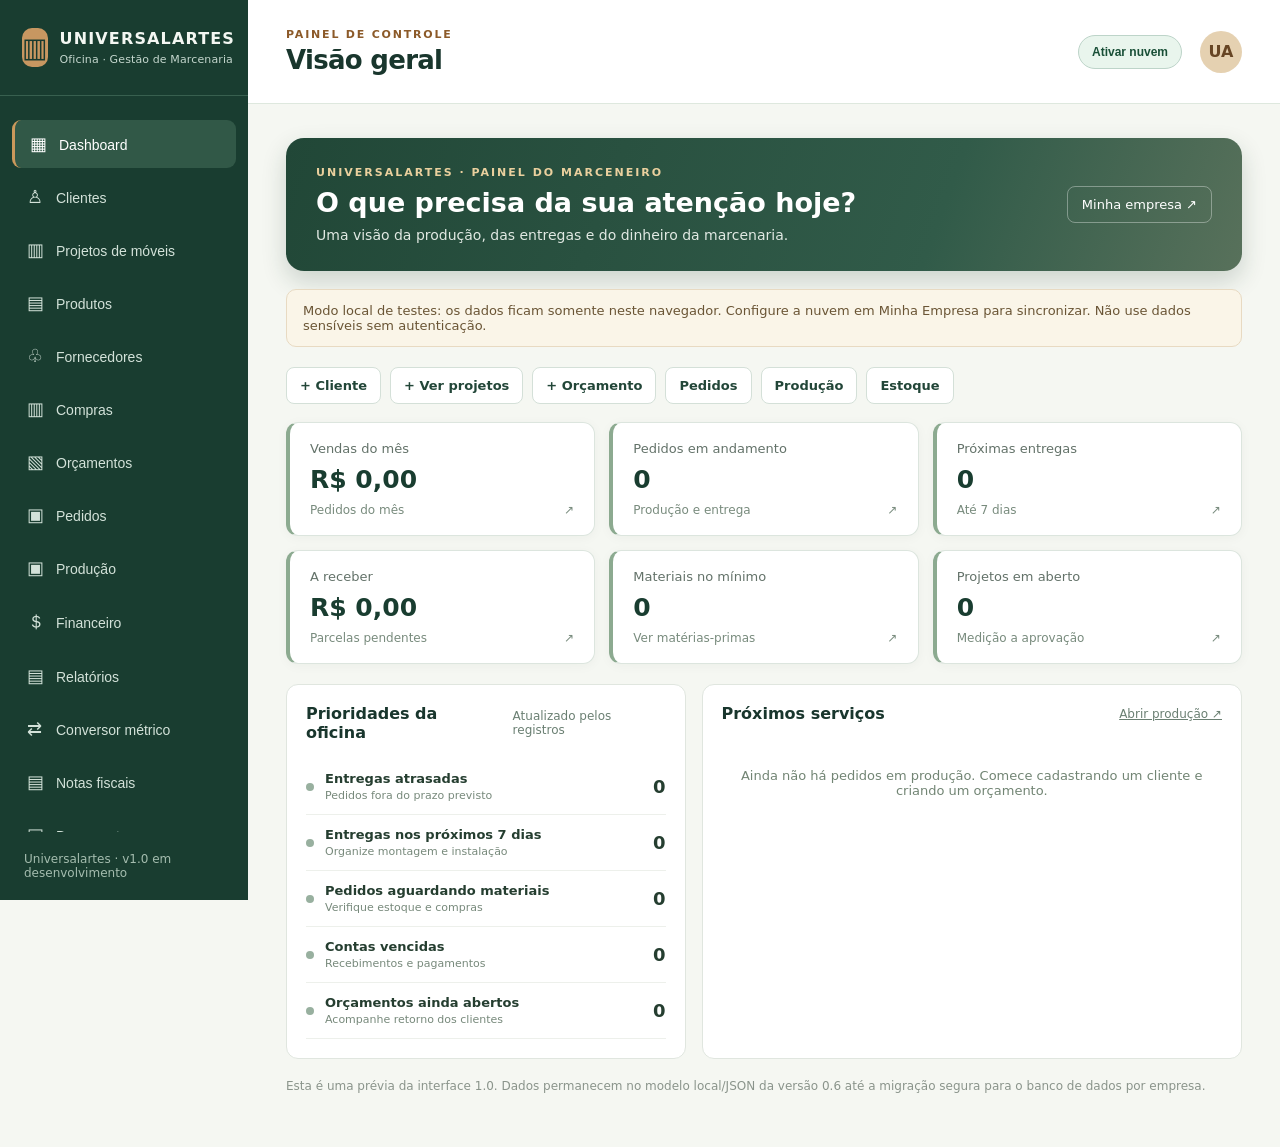
==== index.html @ 8871523f "fix: atualizar cache do conversor métrico no navegador" ====
<!doctype html>
<html lang="pt-BR">
<head>
 <meta charset="utf-8">
 <meta name="viewport" content="width=device-width,initial-scale=1">
 <meta name="theme-color" content="#193d30">
 <meta name="description" content="Universalartes — Oficina, sistema de gestão para marcenaria">
 <title>Universalartes | Oficina — Gestão de Marcenaria</title>
 <link rel="stylesheet" href="style.css?v=06-20261110">
 <link rel="stylesheet" href="style-v04.css?v=06-20261110">
 <link rel="stylesheet" href="theme-v05.css?v=06-20261110">
 <link rel="stylesheet" href="cloud-v06.css?v=06-20261110">
 <link rel="stylesheet" href="universalartes-v1.css?v=1">
</head>
<body>
 <div class="shell">
  <aside class="sidebar">
   <div class="brand"><span class="brand-icon">▥</span><div><strong>UNIVERSALARTES</strong><small>Oficina · Gestão de Marcenaria</small></div></div>
   <nav id="nav" aria-label="Navegação principal"></nav>
   <div class="sidefoot">Universalartes · v1.0 em desenvolvimento</div>
  </aside>
  <div class="main-wrap">
   <header class="top"><button class="menu-toggle" id="menuToggle" aria-label="Abrir menu">☰</button><div><div class="eyebrow">PAINEL DE CONTROLE</div><h1 id="pageTitle">Visão geral</h1></div><div class="avatar" aria-label="Universalartes">UA</div></header>
   <main id="content"></main>
  </div>
 </div>
 <script src="upgrade.js?v=06-20261110" defer></script>
 <script src="script.js?v=06-20261110" defer></script>
 <script src="features-v05.js?v=07-metrico-20261110" defer></script>
 <script src="cloud-v06.js?v=06-20261110" defer></script>
 <script src="universalartes-v1.js?v=1" defer></script>
</body>
</html>
---- style.css ----
:root{font-family:Inter,system-ui,-apple-system,Segoe UI,sans-serif;color:#20272b;background:#f5f6f4}*{box-sizing:border-box}body{margin:0}.shell{display:flex;min-height:100vh}.sidebar{width:248px;background:#20272b;color:#e5e9e6;display:flex;flex-direction:column;position:sticky;top:0;height:100vh;flex-shrink:0}.brand{display:flex;align-items:center;gap:12px;padding:28px 22px;border-bottom:1px solid #384145}.brand-icon{display:grid;place-items:center;width:39px;height:39px;background:#e3a436;border-radius:10px;color:#20272b;font-size:27px}.brand strong{display:block;letter-spacing:2px;font-size:18px}.brand small{font-size:11px;color:#adb8b7}.sidebar nav{padding:24px 12px;display:grid;gap:5px}.nav-btn{border:0;background:transparent;color:#b9c3c2;text-align:left;padding:13px 15px;border-radius:9px;font-size:14px;cursor:pointer}.nav-btn:hover,.nav-btn.active{background:#354046;color:white}.nav-btn.active{border-left:3px solid #e3a436}.nav-btn span{display:inline-block;width:29px;font-size:18px}.sidefoot{margin-top:auto;padding:20px 24px;color:#83908f;font-size:12px}.main-wrap{min-width:0;flex:1}.top{display:flex;align-items:center;gap:18px;justify-content:space-between;padding:28px 38px;background:white;border-bottom:1px solid #e8ebe8}.top h1{font-size:26px;margin:4px 0 0;letter-spacing:-.7px}.eyebrow{font-size:11px;font-weight:800;color:#ac7a20;letter-spacing:1.8px}.avatar{background:#e9d6ac;border-radius:50%;width:42px;height:42px;display:grid;place-items:center;font-weight:800;color:#71521e}main{padding:34px 38px;max-width:1450px}.intro{display:flex;justify-content:space-between;align-items:center;gap:16px;margin-bottom:24px}.intro h2{font-size:22px;margin:0 0 5px}.muted{color:#78817e;font-size:14px;margin:0}.tag{border-radius:20px;background:#f9eed7;color:#90661d;padding:8px 12px;font-size:12px;font-weight:700}.cards{display:grid;grid-template-columns:repeat(4,minmax(0,1fr));gap:16px}.card,.panel{background:#fff;border:1px solid #e7ebe7;border-radius:13px;box-shadow:0 3px 16px #182c2410}.card{padding:22px}.card .label{color:#697572;font-size:13px}.card .value{font-size:27px;font-weight:800;margin-top:16px;letter-spacing:-.7px}.card .note{font-size:12px;color:#9aa39f;margin-top:9px}.grid{display:grid;grid-template-columns:1.3fr 1fr;gap:18px;margin-top:20px}.panel{padding:25px}.panel h3{margin:0 0 8px;font-size:17px}.placeholder{min-height:200px;display:flex;align-items:center;justify-content:center;flex-direction:column;color:#97a09c;gap:10px;text-align:center}.placeholder .big{font-size:34px;color:#d2d9d4}.empty{padding:20px;background:#fafbf9;border:1px dashed #d9dfd9;border-radius:10px;margin-top:18px;color:#6d7973}.menu-toggle{display:none;border:0;background:transparent;font-size:24px;cursor:pointer}.notice{padding:12px 15px;background:#fff7e6;color:#795a20;border:1px solid #f1dfb7;border-radius:9px;margin-top:18px;font-size:13px}.actions{display:flex;gap:9px;flex-wrap:wrap}.btn{border:1px solid #d5dcd6;border-radius:9px;background:white;color:#20272b;padding:10px 15px;font:inherit;cursor:pointer}.btn.primary{background:#20272b;color:white;border-color:#20272b}.btn.danger{color:#9a352b}.toolbar{display:flex;justify-content:space-between;gap:12px;flex-wrap:wrap;margin-bottom:16px}.search{border:1px solid #d5dcd6;border-radius:9px;padding:11px 13px;min-width:230px;max-width:100%;font:inherit}.table-wrap{overflow:auto}table{width:100%;border-collapse:collapse}th,td{text-align:left;padding:13px 9px;border-bottom:1px solid #e9ece8;font-size:14px}th{color:#697572;font-size:12px}td .btn{padding:6px 9px;font-size:12px}.form-grid{display:grid;grid-template-columns:1fr 1fr;gap:13px}.form-grid label{font-size:13px;font-weight:600}.form-grid input,.form-grid select,.form-grid textarea{display:block;width:100%;margin-top:5px;padding:11px;border:1px solid #cdd6d0;border-radius:8px;font:inherit}.full{grid-column:1/-1}dialog{border:0;border-radius:14px;width:min(650px,94vw);padding:24px;box-shadow:0 20px 70px #0004}dialog::backdrop{background:#1119}dialog h2{margin-top:0}.dialog-actions{display:flex;justify-content:flex-end;gap:9px;margin-top:20px}.status{font-size:13px;color:#697572;margin-top:12px}@media(max-width:1050px){.cards{grid-template-columns:repeat(2,minmax(0,1fr))}}@media(max-width:760px){.sidebar{position:fixed;z-index:10;transform:translateX(-100%);transition:transform .2s}.sidebar.open{transform:translateX(0)}.menu-toggle{display:block}.top{padding:20px}.top h1{font-size:21px}main{padding:20px}.cards{grid-template-columns:1fr 1fr;gap:10px}.card{padding:16px}.card .value{font-size:21px}.grid{grid-template-columns:1fr}.intro{align-items:flex-start;flex-direction:column}.form-grid{grid-template-columns:1fr}}@media(max-width:390px){.cards{grid-template-columns:1fr}}
/* Oficina 0.3 */
button:focus-visible,input:focus-visible,textarea:focus-visible,select:focus-visible{outline:3px solid #f2bc55;outline-offset:2px}
button:disabled{opacity:.48;cursor:not-allowed}
.toolbar .btn{white-space:nowrap}.toolbar .actions{align-items:center}
.panel+.panel{margin-top:18px}.panel-head{display:flex;align-items:center;justify-content:space-between;gap:12px;flex-wrap:wrap;margin-bottom:16px}
.panel-head h3{margin:0}.gap-top{margin-top:18px}.muted.small,.small{font-size:12px}.mono{font-variant-numeric:tabular-nums}
.pill{display:inline-block;padding:5px 9px;border-radius:16px;background:#eef1ed;color:#52635c;font-weight:700;font-size:11px;white-space:nowrap}
.pill.success{background:#e4f5ea;color:#267249}.pill.warn{background:#fff0cf;color:#956019}.pill.danger{background:#fce7e5;color:#9f302d}
.btn.accent{background:#e3a436;border-color:#e3a436;color:#20272b;font-weight:700}.btn.small{padding:6px 9px;font-size:12px}.btn:active{transform:translateY(1px)}
.form-note{padding:12px;border:1px solid #eee0bd;background:#fff9e9;color:#775a28;border-radius:9px;font-size:13px;line-height:1.5}
.form-grid label{display:block}.form-grid input,.form-grid textarea,.form-grid select{background:#fff;color:#20272b}
.inline-note{font-size:12px;color:#7f8984;margin:10px 0}.item-row,.bom-row{display:grid;grid-template-columns:minmax(130px,1.5fr) minmax(120px,1.5fr) 85px 110px auto;align-items:end;gap:9px;padding:10px 0;border-bottom:1px solid #edf0ee}
.bom-row{grid-template-columns:minmax(180px,1fr) 105px auto}.item-row label,.bom-row label{font-size:12px;min-width:0}
.item-row input,.item-row select,.bom-row input,.bom-row select{width:100%;padding:9px;border:1px solid #cbd5ce;border-radius:8px;font:inherit}
.item-row .btn,.bom-row .btn{padding:9px;margin-bottom:0}
.kpi-mini{display:flex;gap:12px;flex-wrap:wrap;margin:12px 0;color:#6c7671;font-size:13px}
.kpi-mini strong{color:#20272b}.table-wrap{width:100%}td{vertical-align:middle}.form-section{margin:20px 0 8px;font-size:15px;font-weight:800;color:#303a37}
.empty.compact{margin-top:8px}.print-view{display:none}
.btn.danger:hover{background:#fff1ef}.alert-bar{padding:13px 16px;background:#fff8e7;border:1px solid #f1dcb0;border-radius:10px;color:#78571f;font-size:13px;margin-bottom:20px}
.settings-grid{display:grid;grid-template-columns:1fr 1fr;gap:18px}.summary-list{display:grid;gap:12px}.summary-row{display:flex;justify-content:space-between;gap:14px;border-bottom:1px solid #eef0ed;padding-bottom:9px;font-size:14px}.summary-row strong{text-align:right}
.row-actions{display:flex;flex-wrap:wrap;gap:6px}.table-wrap td:nth-last-child(1){min-width:145px}
dialog{max-height:92vh;overflow:auto}dialog.large{width:min(980px,96vw)}dialog.medium{width:min(740px,95vw)}
.footer-note{margin-top:24px;font-size:12px;color:#7c8782}
@media(max-width:900px){.item-row{grid-template-columns:1fr 1fr}.item-row .btn{align-self:end}.settings-grid{grid-template-columns:1fr}}
@media(max-width:760px){.item-row,.bom-row{grid-template-columns:1fr 1fr}.toolbar{flex-direction:column;align-items:stretch}.toolbar .actions{justify-content:flex-start}.search{width:100%;max-width:unset}dialog{padding:18px}.top{position:sticky;top:0;z-index:8}.panel{padding:18px}}
@media print{.sidebar,.top,.toolbar,.no-print{display:none!important}.main-wrap{width:100%}main{padding:0!important}.panel{box-shadow:none;border:0}.print-view{display:block}}
---- style-v04.css ----
/* OFICINA 0.4 — fornecedores, compras, produção e relatórios */
.quick-actions{display:flex;flex-wrap:wrap;gap:9px;margin:0 0 19px}
.quick-actions .btn{font-size:13px;padding:9px 13px}
.cards.cards-three{grid-template-columns:repeat(3,minmax(0,1fr))}
.cards.cards-six{grid-template-columns:repeat(3,minmax(0,1fr))}
.cards-six .card .value{font-size:23px}
.chart-legend{display:flex;gap:18px;font-size:12px;color:#59645e;margin:15px 0}
.chart-legend span{display:flex;align-items:center;gap:7px}
.dot{width:10px;height:10px;border-radius:3px;display:inline-block}
.dot.received,.bar.received{background:#e3a436}
.dot.paid,.bar.paid{background:#49786b}
.chart-bars{height:210px;display:grid;grid-template-columns:repeat(6,minmax(0,1fr));align-items:end;gap:16px;padding:8px 8px 0}
.chart-col{height:100%;display:flex;flex-direction:column;justify-content:flex-end;align-items:center;gap:9px;min-width:0;font-size:12px;color:#697572}
.chart-pair{width:100%;height:170px;display:flex;align-items:flex-end;gap:4px;justify-content:center;border-bottom:1px solid #e7ebe7}
.bar{width:31%;max-width:26px;min-height:0;border-radius:5px 5px 0 0;transition:height .2s}
.danger-text{color:#b63a2e}
.purchase-row{display:grid;grid-template-columns:minmax(170px,2fr) 120px 145px auto;gap:10px;align-items:end;padding:10px 0;border-bottom:1px solid #e9ece8}
.purchase-row label{font-size:12px;font-weight:600}
.purchase-row select,.purchase-row input{display:block;width:100%;margin-top:5px;padding:10px;border:1px solid #cdd6d0;border-radius:8px;font:inherit}
.purchase-total{display:flex;justify-content:flex-end;align-items:center;gap:12px;font-size:15px;padding:18px 0}
.purchase-total strong{font-size:22px}
.period-filter{display:flex;gap:14px;flex-wrap:wrap}
.period-filter label{display:flex;align-items:center;gap:8px;font-size:12px;color:#66716c}
.period-filter input{padding:10px;border:1px solid #cdd6d0;border-radius:9px;font:inherit}
@media(max-width:1050px){.cards.cards-six{grid-template-columns:repeat(2,minmax(0,1fr))}}
@media(max-width:760px){.cards.cards-three{grid-template-columns:1fr 1fr}.purchase-row{grid-template-columns:1fr 1fr}.purchase-row label:first-child{grid-column:1/-1}.purchase-row .btn{justify-self:start}.chart-bars{gap:6px}.period-filter{width:100%}}
@media(max-width:430px){.cards.cards-six,.cards.cards-three{grid-template-columns:1fr}.quick-actions .btn{flex:1}.chart-pair{gap:2px}.chart-bars{padding:0;gap:3px}}
---- theme-v05.css ----
/* OFICINA v0.5 — paleta verde, branco e madeira. Compatível com o CSS anterior. */
:root {color:#18332a;background:#f5f7f2}
body{color:#19362d;background:#f5f7f2}
.sidebar{background:#193d30;color:#f3f7f2}
.brand{border-bottom-color:#38604f}
.brand-icon{background:#c79761;color:#183a2e}
.brand small{color:#c5d7ce}
.nav-btn{color:#d3e2d9}
.nav-btn:hover,.nav-btn.active{background:#315847;color:#fff}
.nav-btn.active{border-left-color:#cb995b}
.sidefoot{color:#a5bdaf}
.top{border-bottom-color:#dee8de}
.top .eyebrow{color:#8c5a29}
.top .avatar{background:#e5d1b1;color:#674524}
.card,.panel{border-color:#e0e8df;box-shadow:0 5px 24px #1736260d}
.btn.primary{background:#1e5944;border-color:#1e5944;color:#fff}
.btn.primary:hover{background:#154634}
.btn.accent{background:#d6a46b;border-color:#d6a46b;color:#233c31}
.tag{background:#f4e7d1;color:#83592b}
.dot.received,.bar.received{background:#257754}
.dot.paid,.bar.paid{background:#c89962}
button:focus-visible,input:focus-visible,textarea:focus-visible,select:focus-visible{outline-color:#53a881}
.notice,.alert-bar{background:#faf5e8;border-color:#e8dac2;color:#6a5535}
.v5-project-grid{display:grid;grid-template-columns:repeat(auto-fill,minmax(260px,1fr));gap:16px}
.v5-project-card{border:1px solid #dfe7df;background:#fff;border-radius:14px;overflow:hidden;display:flex;flex-direction:column;min-width:0;box-shadow:0 4px 15px #12391b0a}
.v5-project-photo,.v5-project-placeholder{width:100%;height:150px;object-fit:cover;background:#eef4ee}
.v5-project-placeholder{display:grid;place-items:center;color:#b1bdb4;font-size:46px}
.v5-project-details{padding:17px;display:grid;gap:10px}
.v5-between{display:flex;justify-content:space-between;gap:10px;align-items:center}
.v5-between strong{min-width:0;overflow-wrap:anywhere}
.v5-measures{font-size:14px;font-weight:750;color:#2a5945}
.v5-kanban{display:grid;grid-template-columns:repeat(7,minmax(190px,1fr));gap:12px;overflow:auto;padding-bottom:12px}
.v5-kanban-column{background:#eff3ed;border:1px solid #dfe8df;border-radius:12px;padding:12px;min-height:260px}
.v5-kanban-column h3{font-size:13px;color:#2a5440;margin:0 0 14px;display:flex;justify-content:space-between}
.v5-kanban-item{background:#fff;border:1px solid #e2e9e1;border-radius:8px;padding:12px;margin-bottom:10px;overflow-wrap:anywhere;display:grid;gap:8px}
.v5-checklist{display:grid;gap:8px}
.v5-check{display:flex;gap:12px;align-items:center;padding:12px;background:#f6faf5;border:1px solid #e4ece4;border-radius:9px;cursor:pointer}
.v5-check input{width:18px;height:18px;accent-color:#267754}
.v5-split{display:grid;grid-template-columns:repeat(2,minmax(0,1fr));gap:18px}
.v5-label{display:block;font-weight:600;margin-top:18px;font-size:14px}
.v5-label input{width:100%;margin-top:7px;display:block;padding:12px;border:1px solid #cbdacd;border-radius:8px;font:inherit}
.v5-convert-output{display:block;margin-top:22px;font-size:28px;font-weight:800;color:#1e5944;overflow-wrap:anywhere}
.v5-summary{display:flex;gap:25px;flex-wrap:wrap;font-size:14px;color:#51675a}
.v5-summary strong{color:#1e5944}
@media(max-width:820px){.v5-split{grid-template-columns:1fr}.v5-project-grid{grid-template-columns:repeat(auto-fill,minmax(230px,1fr))}}
---- cloud-v06.css ----
/* OFICINA v0.6: configuração opcional do Supabase */
.cloud-pill{border:1px solid #bdd4c9;background:#e9f5ed;color:#194f37;border-radius:20px;font-size:12px;font-weight:700;padding:9px 13px;cursor:pointer;margin-left:auto}
.cloud-pill.cloud-warn{background:#fff0cf;color:#82510e;border-color:#f4cd80}
.cloud-panel h3{font-size:20px;margin:0 0 8px}.cloud-panel h4{margin:0 0 12px;font-size:15px}
.cloud-panel .cloud-state{background:#e7f4eb;border:1px solid #c5dfcb;border-radius:10px;padding:12px;margin:16px 0}
.cloud-panel .cloud-two{display:grid;grid-template-columns:1fr 1fr;gap:20px}.cloud-panel .cloud-two>div{border:1px solid #d9e4dd;border-radius:10px;padding:16px;min-width:0}
.cloud-panel input{width:100%;max-width:100%;padding:11px;margin-top:5px;border:1px solid #b9c8bf;border-radius:8px;background:white;color:#20272b;font:inherit}
.cloud-panel label{display:block;font-size:13px;margin:0 0 14px;font-weight:600}
.cloud-panel .cloud-actions{border-top:1px solid #dce6df;margin-top:20px;padding-top:20px}.cloud-panel .actions{display:flex;flex-wrap:wrap;gap:8px}
.cloud-panel .cloud-help{color:#586d60;font-size:12px;line-height:1.5;margin-top:12px}
@media(max-width:850px){.cloud-panel .cloud-two{grid-template-columns:1fr}.cloud-pill{font-size:10px;padding:7px}.top{gap:7px}}
/* Menus maiores precisam rolar sem esconder Minha Empresa. */
.sidebar nav{flex:1;min-height:0;overflow-y:auto;overflow-x:hidden;align-content:start;scrollbar-width:thin}
.sidebar .sidefoot{margin-top:0;flex-shrink:0}
---- universalartes-v1.css ----
/* UNIVERSALARTES 1.0 — identidade e painel prévio, sem alterar os módulos existentes */
:root {--ua-forest:#214737;--ua-wood:#b68d56;--ua-cream:#f6f3ed;}
.brand strong{font-size:16px;letter-spacing:1.15px;}
.brand small{letter-spacing:.12px;}
.ua-welcome{border-radius:18px;padding:28px 30px;background:linear-gradient(110deg,#214737 0%,#315b49 68%,#58715b 100%);color:#fff;display:flex;gap:20px;justify-content:space-between;align-items:center;margin-bottom:18px;box-shadow:0 10px 25px #183a2930}
.ua-eyebrow{font-size:11px;letter-spacing:2px;font-weight:800;color:#ead09e}
.ua-welcome h2{font-size:27px;line-height:1.2;margin:8px 0 8px}
.ua-welcome p{margin:0;color:#e1e9e3;font-size:14px}
.ua-help-link{color:#fff;white-space:nowrap;text-decoration:none;border:1px solid #ffffff59;padding:10px 14px;border-radius:8px;font-size:13px}
.ua-shortcuts{display:flex;flex-wrap:wrap;gap:9px;margin:18px 0}
.ua-shortcuts a{display:inline-flex;text-decoration:none;border:1px solid #d4e0d8;color:#224638;background:white;border-radius:8px;padding:10px 13px;font-size:13px;font-weight:700}
.ua-shortcuts a:hover{background:#e7f0e8}
.ua-metrics{display:grid;grid-template-columns:repeat(3,minmax(0,1fr));gap:14px;margin:15px 0 20px}
.ua-card{padding:18px 20px;border:1px solid #dce5de;border-left:4px solid #8caa90;border-radius:12px;text-decoration:none;color:#1c342a;background:#fff;min-width:0;box-shadow:0 2px 12px #12361e0a}
.ua-card.ua-attention{border-left-color:#d5a14d}
.ua-card-title{font-size:13px;color:#637269}
.ua-card-value{font-size:25px;font-weight:800;margin:9px 0;color:#193d30;overflow-wrap:anywhere}
.ua-card-detail{display:flex;justify-content:space-between;gap:7px;font-size:12px;color:#788b7d}
.ua-columns{display:grid;grid-template-columns:minmax(290px,.85fr) minmax(0,1.15fr);gap:16px}
.ua-section{border-radius:12px;background:white;border:1px solid #e0e6df;padding:19px}
.ua-section-head{display:flex;align-items:center;justify-content:space-between;gap:12px;margin-bottom:17px}
.ua-section-head h3{margin:0;font-size:16px}
.ua-section-head span,.ua-section-head a{font-size:12px;color:#6a7f72}
.ua-priority{display:flex;align-items:center;gap:11px;text-decoration:none;border-bottom:1px solid #edf0eb;padding:12px 0;color:#253e30}
.ua-priority-dot{width:8px;height:8px;border-radius:50%;background:#98b09f;flex-shrink:0}
.ua-priority.danger .ua-priority-dot{background:#cd6657}
.ua-priority.attention .ua-priority-dot{background:#d5a14d}
.ua-priority span:nth-child(2){display:flex;flex-direction:column;gap:3px;flex:1}
.ua-priority strong{font-size:13px}
.ua-priority small{color:#77897b;font-size:11px}
.ua-priority b{font-size:18px}
.ua-table-wrap{overflow:auto}
.ua-table{width:100%;border-collapse:collapse;font-size:12px}
.ua-table th{text-align:left;color:#6a7c70;white-space:nowrap;font-size:11px}
.ua-table th,.ua-table td{padding:11px 9px;border-bottom:1px solid #ecf0ec}
.ua-table td strong{display:block}
.ua-table td small{display:block;color:#879588;margin-top:3px}
.ua-no-data{padding:28px 12px;text-align:center;color:#728574;font-size:13px}
.ua-footnote{color:#8a948b;font-size:12px;margin:20px 0}
@media(max-width:1050px){.ua-metrics{grid-template-columns:repeat(2,minmax(0,1fr))}.ua-columns{grid-template-columns:1fr}}
@media(max-width:580px){.ua-welcome{padding:20px;display:block}.ua-welcome h2{font-size:21px}.ua-help-link{display:inline-block;margin-top:15px}.ua-metrics{gap:9px}.ua-card{padding:13px 12px}.ua-card-value{font-size:19px}.ua-metrics{grid-template-columns:repeat(2,minmax(0,1fr))}}
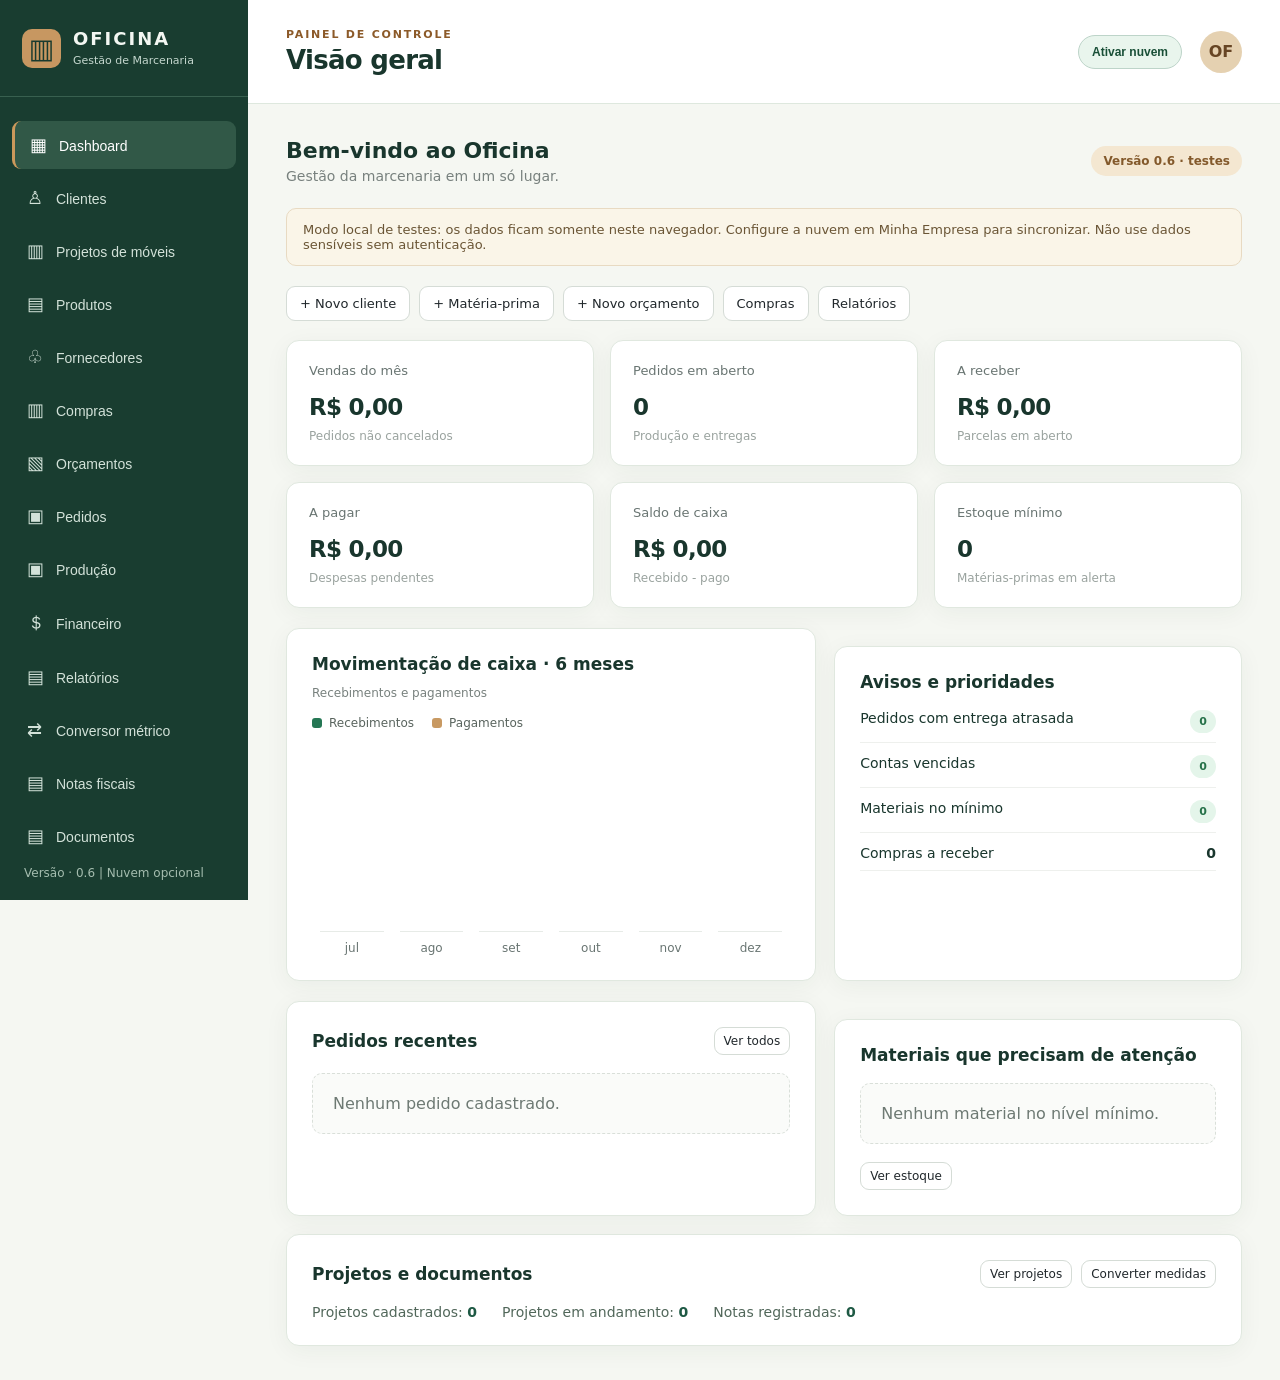
==== commit b1d629a1: "fix: forçar atualização do dashboard corrigido" ====
--- a/index.html
+++ b/index.html
@@ -4,30 +4,28 @@
  <meta charset="utf-8">
  <meta name="viewport" content="width=device-width,initial-scale=1">
  <meta name="theme-color" content="#193d30">
- <meta name="description" content="Universalartes — Oficina, sistema de gestão para marcenaria">
- <title>Universalartes | Oficina — Gestão de Marcenaria</title>
+ <meta name="description" content="Oficina — Gestão de Marcenaria">
+ <title>Oficina | Gestão de Marcenaria</title>
  <link rel="stylesheet" href="style.css?v=06-20261110">
  <link rel="stylesheet" href="style-v04.css?v=06-20261110">
  <link rel="stylesheet" href="theme-v05.css?v=06-20261110">
  <link rel="stylesheet" href="cloud-v06.css?v=06-20261110">
- <link rel="stylesheet" href="universalartes-v1.css?v=1">
 </head>
 <body>
  <div class="shell">
   <aside class="sidebar">
-   <div class="brand"><span class="brand-icon">▥</span><div><strong>UNIVERSALARTES</strong><small>Oficina · Gestão de Marcenaria</small></div></div>
+   <div class="brand"><span class="brand-icon">▥</span><div><strong>OFICINA</strong><small>Gestão de Marcenaria</small></div></div>
    <nav id="nav" aria-label="Navegação principal"></nav>
-   <div class="sidefoot">Universalartes · v1.0 em desenvolvimento</div>
+   <div class="sidefoot">Versão · 0.6 | Nuvem opcional</div>
   </aside>
   <div class="main-wrap">
-   <header class="top"><button class="menu-toggle" id="menuToggle" aria-label="Abrir menu">☰</button><div><div class="eyebrow">PAINEL DE CONTROLE</div><h1 id="pageTitle">Visão geral</h1></div><div class="avatar" aria-label="Universalartes">UA</div></header>
+   <header class="top"><button class="menu-toggle" id="menuToggle" aria-label="Abrir menu">☰</button><div><div class="eyebrow">PAINEL DE CONTROLE</div><h1 id="pageTitle">Visão geral</h1></div><div class="avatar">OF</div></header>
    <main id="content"></main>
   </div>
  </div>
- <script src="upgrade.js?v=06-20261110" defer></script>
+ <script src="upgrade.js?v=06-20261110-badgefix" defer></script>
  <script src="script.js?v=06-20261110" defer></script>
  <script src="features-v05.js?v=07-metrico-20261110" defer></script>
  <script src="cloud-v06.js?v=06-20261110" defer></script>
- <script src="universalartes-v1.js?v=1" defer></script>
 </body>
 </html>
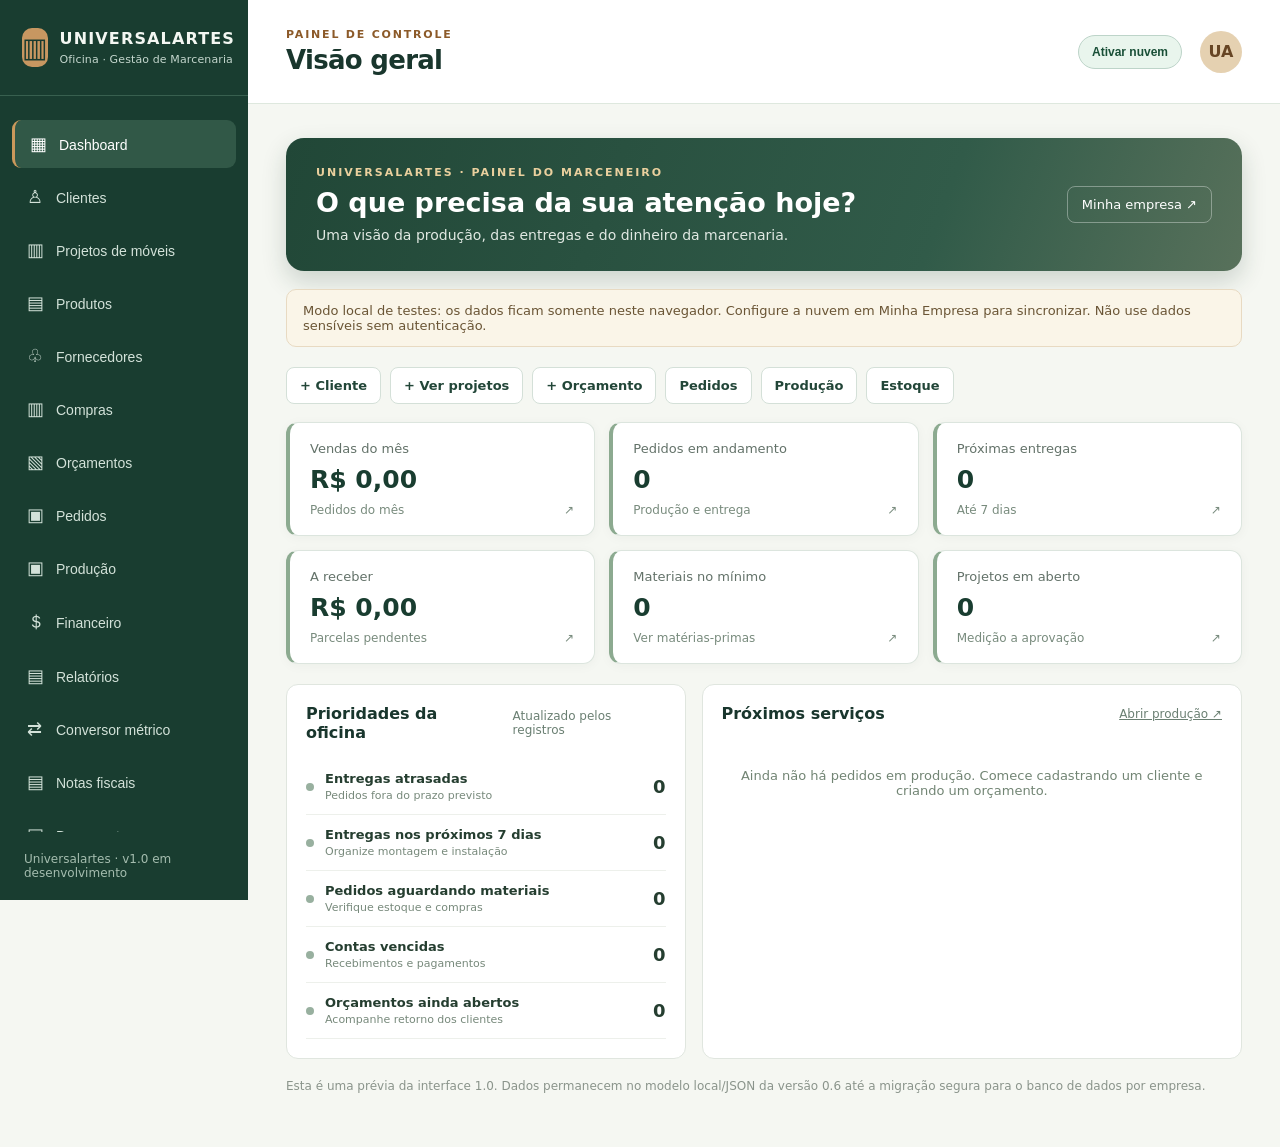
==== commit e085948d: "fix: forçar atualização do dashboard corrigido" ====
--- a/index.html
+++ b/index.html
@@ -4,22 +4,23 @@
  <meta charset="utf-8">
  <meta name="viewport" content="width=device-width,initial-scale=1">
  <meta name="theme-color" content="#193d30">
- <meta name="description" content="Oficina — Gestão de Marcenaria">
- <title>Oficina | Gestão de Marcenaria</title>
+ <meta name="description" content="Universalartes — Oficina, sistema de gestão para marcenaria">
+ <title>Universalartes | Oficina — Gestão de Marcenaria</title>
  <link rel="stylesheet" href="style.css?v=06-20261110">
  <link rel="stylesheet" href="style-v04.css?v=06-20261110">
  <link rel="stylesheet" href="theme-v05.css?v=06-20261110">
  <link rel="stylesheet" href="cloud-v06.css?v=06-20261110">
+ <link rel="stylesheet" href="universalartes-v1.css?v=1">
 </head>
 <body>
  <div class="shell">
   <aside class="sidebar">
-   <div class="brand"><span class="brand-icon">▥</span><div><strong>OFICINA</strong><small>Gestão de Marcenaria</small></div></div>
+   <div class="brand"><span class="brand-icon">▥</span><div><strong>UNIVERSALARTES</strong><small>Oficina · Gestão de Marcenaria</small></div></div>
    <nav id="nav" aria-label="Navegação principal"></nav>
-   <div class="sidefoot">Versão · 0.6 | Nuvem opcional</div>
+   <div class="sidefoot">Universalartes · v1.0 em desenvolvimento</div>
   </aside>
   <div class="main-wrap">
-   <header class="top"><button class="menu-toggle" id="menuToggle" aria-label="Abrir menu">☰</button><div><div class="eyebrow">PAINEL DE CONTROLE</div><h1 id="pageTitle">Visão geral</h1></div><div class="avatar">OF</div></header>
+   <header class="top"><button class="menu-toggle" id="menuToggle" aria-label="Abrir menu">☰</button><div><div class="eyebrow">PAINEL DE CONTROLE</div><h1 id="pageTitle">Visão geral</h1></div><div class="avatar" aria-label="Universalartes">UA</div></header>
    <main id="content"></main>
   </div>
  </div>
@@ -27,5 +28,6 @@
  <script src="script.js?v=06-20261110" defer></script>
  <script src="features-v05.js?v=07-metrico-20261110" defer></script>
  <script src="cloud-v06.js?v=06-20261110" defer></script>
+ <script src="universalartes-v1.js?v=1" defer></script>
 </body>
 </html>
--- a/universalartes-v1.css
+++ b/universalartes-v1.css
@@ -0,0 +1,41 @@
+/* UNIVERSALARTES 1.0 — identidade e painel prévio, sem alterar os módulos existentes */
+:root {--ua-forest:#214737;--ua-wood:#b68d56;--ua-cream:#f6f3ed;}
+.brand strong{font-size:16px;letter-spacing:1.15px;}
+.brand small{letter-spacing:.12px;}
+.ua-welcome{border-radius:18px;padding:28px 30px;background:linear-gradient(110deg,#214737 0%,#315b49 68%,#58715b 100%);color:#fff;display:flex;gap:20px;justify-content:space-between;align-items:center;margin-bottom:18px;box-shadow:0 10px 25px #183a2930}
+.ua-eyebrow{font-size:11px;letter-spacing:2px;font-weight:800;color:#ead09e}
+.ua-welcome h2{font-size:27px;line-height:1.2;margin:8px 0 8px}
+.ua-welcome p{margin:0;color:#e1e9e3;font-size:14px}
+.ua-help-link{color:#fff;white-space:nowrap;text-decoration:none;border:1px solid #ffffff59;padding:10px 14px;border-radius:8px;font-size:13px}
+.ua-shortcuts{display:flex;flex-wrap:wrap;gap:9px;margin:18px 0}
+.ua-shortcuts a{display:inline-flex;text-decoration:none;border:1px solid #d4e0d8;color:#224638;background:white;border-radius:8px;padding:10px 13px;font-size:13px;font-weight:700}
+.ua-shortcuts a:hover{background:#e7f0e8}
+.ua-metrics{display:grid;grid-template-columns:repeat(3,minmax(0,1fr));gap:14px;margin:15px 0 20px}
+.ua-card{padding:18px 20px;border:1px solid #dce5de;border-left:4px solid #8caa90;border-radius:12px;text-decoration:none;color:#1c342a;background:#fff;min-width:0;box-shadow:0 2px 12px #12361e0a}
+.ua-card.ua-attention{border-left-color:#d5a14d}
+.ua-card-title{font-size:13px;color:#637269}
+.ua-card-value{font-size:25px;font-weight:800;margin:9px 0;color:#193d30;overflow-wrap:anywhere}
+.ua-card-detail{display:flex;justify-content:space-between;gap:7px;font-size:12px;color:#788b7d}
+.ua-columns{display:grid;grid-template-columns:minmax(290px,.85fr) minmax(0,1.15fr);gap:16px}
+.ua-section{border-radius:12px;background:white;border:1px solid #e0e6df;padding:19px}
+.ua-section-head{display:flex;align-items:center;justify-content:space-between;gap:12px;margin-bottom:17px}
+.ua-section-head h3{margin:0;font-size:16px}
+.ua-section-head span,.ua-section-head a{font-size:12px;color:#6a7f72}
+.ua-priority{display:flex;align-items:center;gap:11px;text-decoration:none;border-bottom:1px solid #edf0eb;padding:12px 0;color:#253e30}
+.ua-priority-dot{width:8px;height:8px;border-radius:50%;background:#98b09f;flex-shrink:0}
+.ua-priority.danger .ua-priority-dot{background:#cd6657}
+.ua-priority.attention .ua-priority-dot{background:#d5a14d}
+.ua-priority span:nth-child(2){display:flex;flex-direction:column;gap:3px;flex:1}
+.ua-priority strong{font-size:13px}
+.ua-priority small{color:#77897b;font-size:11px}
+.ua-priority b{font-size:18px}
+.ua-table-wrap{overflow:auto}
+.ua-table{width:100%;border-collapse:collapse;font-size:12px}
+.ua-table th{text-align:left;color:#6a7c70;white-space:nowrap;font-size:11px}
+.ua-table th,.ua-table td{padding:11px 9px;border-bottom:1px solid #ecf0ec}
+.ua-table td strong{display:block}
+.ua-table td small{display:block;color:#879588;margin-top:3px}
+.ua-no-data{padding:28px 12px;text-align:center;color:#728574;font-size:13px}
+.ua-footnote{color:#8a948b;font-size:12px;margin:20px 0}
+@media(max-width:1050px){.ua-metrics{grid-template-columns:repeat(2,minmax(0,1fr))}.ua-columns{grid-template-columns:1fr}}
+@media(max-width:580px){.ua-welcome{padding:20px;display:block}.ua-welcome h2{font-size:21px}.ua-help-link{display:inline-block;margin-top:15px}.ua-metrics{gap:9px}.ua-card{padding:13px 12px}.ua-card-value{font-size:19px}.ua-metrics{grid-template-columns:repeat(2,minmax(0,1fr))}}
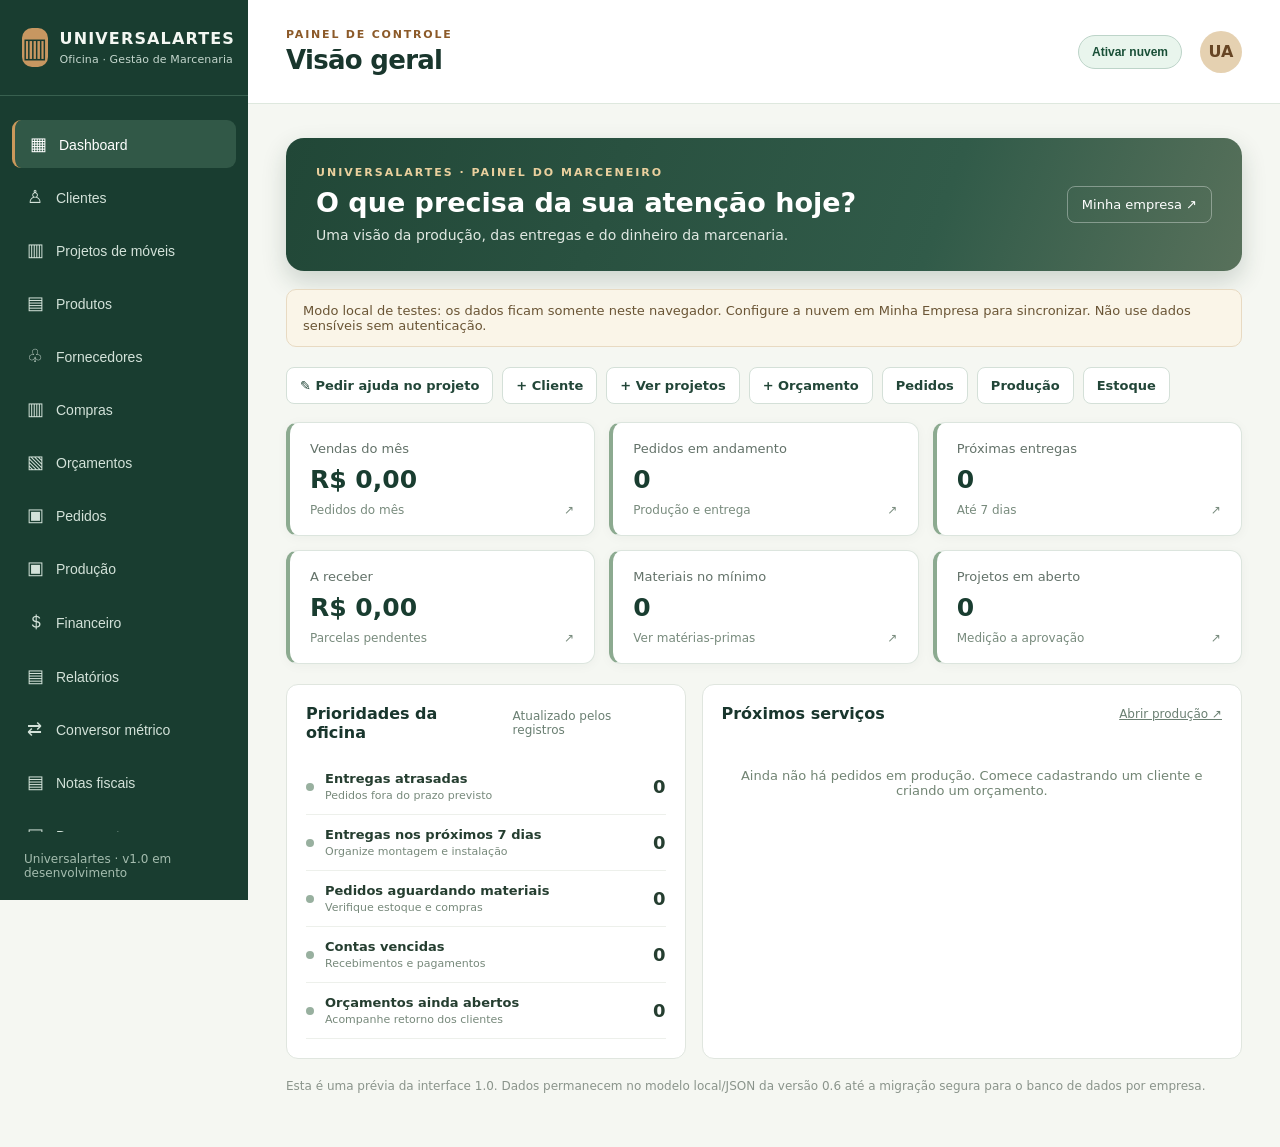
==== commit f8ae629f: "feat: ativar importador CSV SketchUp na prévia Universalartes 1.0" ====
--- a/index.html
+++ b/index.html
@@ -10,7 +10,7 @@
  <link rel="stylesheet" href="style-v04.css?v=06-20261110">
  <link rel="stylesheet" href="theme-v05.css?v=06-20261110">
  <link rel="stylesheet" href="cloud-v06.css?v=06-20261110">
- <link rel="stylesheet" href="universalartes-v1.css?v=1">
+ <link rel="stylesheet" href="universalartes-v1.css?v=2">
 </head>
 <body>
  <div class="shell">
@@ -29,5 +29,6 @@
  <script src="features-v05.js?v=07-metrico-20261110" defer></script>
  <script src="cloud-v06.js?v=06-20261110" defer></script>
  <script src="universalartes-v1.js?v=1" defer></script>
+ <script src="sketchup-import-v1.js?v=1" defer></script>
 </body>
 </html>
--- a/universalartes-v1.css
+++ b/universalartes-v1.css
@@ -39,3 +39,19 @@
 .ua-footnote{color:#8a948b;font-size:12px;margin:20px 0}
 @media(max-width:1050px){.ua-metrics{grid-template-columns:repeat(2,minmax(0,1fr))}.ua-columns{grid-template-columns:1fr}}
 @media(max-width:580px){.ua-welcome{padding:20px;display:block}.ua-welcome h2{font-size:21px}.ua-help-link{display:inline-block;margin-top:15px}.ua-metrics{gap:9px}.ua-card{padding:13px 12px}.ua-card-value{font-size:19px}.ua-metrics{grid-template-columns:repeat(2,minmax(0,1fr))}}
+
+
+/* Formulário do assistente da marcenaria */
+.ua-assistant-grid{display:grid;grid-template-columns:minmax(0,1fr) minmax(0,1fr);gap:18px;align-items:start}
+.ua-assistant-grid h3{margin:0 0 8px}
+.ua-form{display:flex;flex-direction:column;gap:13px;margin-top:20px}
+.ua-form label{display:flex;flex-direction:column;gap:5px;font-size:13px;color:#3a5344;font-weight:650}
+.ua-form input,.ua-form select,.ua-form textarea,.ua-generated{width:100%;border:1px solid #cbd9ce;border-radius:8px;padding:11px 12px;font-family:inherit;font-weight:400;color:#213c2f;background:#fff;font-size:14px;outline-offset:2px;box-sizing:border-box}
+.ua-form-3{display:grid;grid-template-columns:repeat(3,minmax(0,1fr));gap:10px}
+.ua-generated{min-height:320px;resize:vertical;line-height:1.5;margin-top:16px;background:#f9fbf8}
+.ua-assistant-grid .btn{cursor:pointer}
+.ua-assistant-grid .btn:disabled{opacity:.55;cursor:not-allowed}
+.ua-assistant-grid .actions{display:flex;flex-wrap:wrap;gap:8px}
+#uaAssistantStatus{min-height:32px;margin:12px 0}
+@media(max-width:950px){.ua-assistant-grid{grid-template-columns:1fr}}
+@media(max-width:480px){.ua-form-3{grid-template-columns:1fr}}
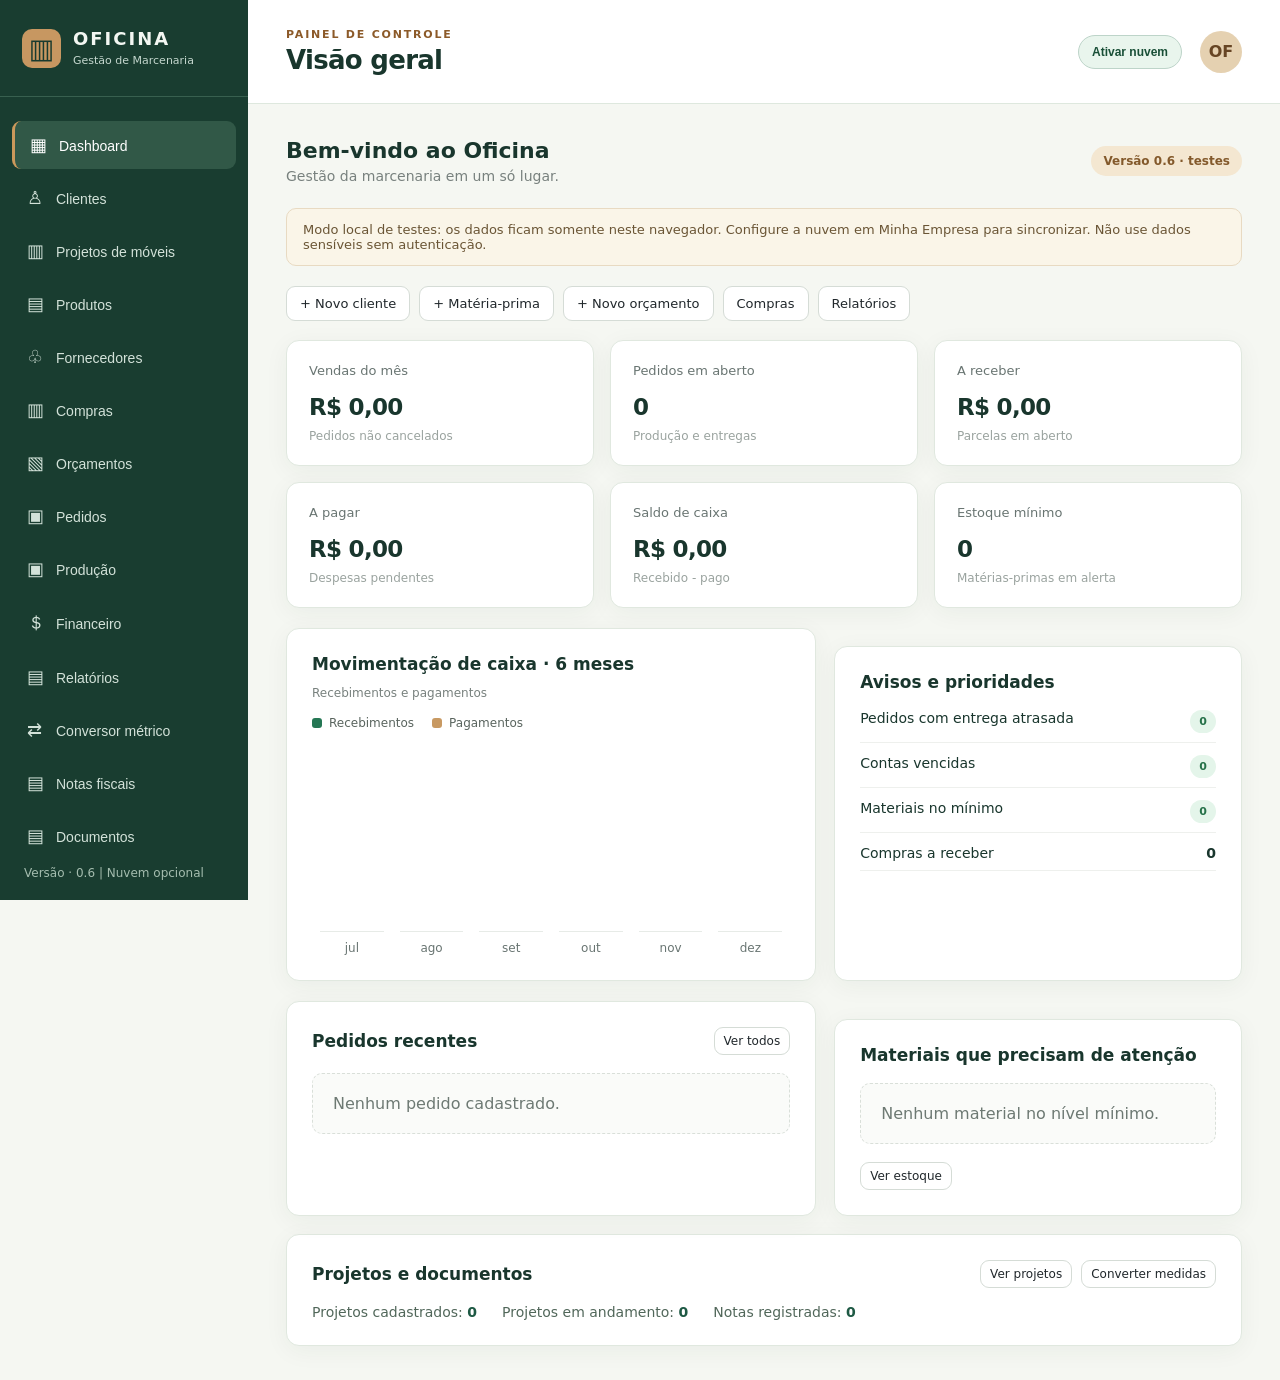
==== commit c62ac942: "fix: atualizar cache e avisar limites de isolamento dos dados" ====
--- a/index.html
+++ b/index.html
@@ -4,31 +4,28 @@
  <meta charset="utf-8">
  <meta name="viewport" content="width=device-width,initial-scale=1">
  <meta name="theme-color" content="#193d30">
- <meta name="description" content="Universalartes — Oficina, sistema de gestão para marcenaria">
- <title>Universalartes | Oficina — Gestão de Marcenaria</title>
+ <meta name="description" content="Oficina — Gestão de Marcenaria">
+ <title>Oficina | Gestão de Marcenaria</title>
  <link rel="stylesheet" href="style.css?v=06-20261110">
  <link rel="stylesheet" href="style-v04.css?v=06-20261110">
  <link rel="stylesheet" href="theme-v05.css?v=06-20261110">
  <link rel="stylesheet" href="cloud-v06.css?v=06-20261110">
- <link rel="stylesheet" href="universalartes-v1.css?v=2">
 </head>
 <body>
  <div class="shell">
   <aside class="sidebar">
-   <div class="brand"><span class="brand-icon">▥</span><div><strong>UNIVERSALARTES</strong><small>Oficina · Gestão de Marcenaria</small></div></div>
+   <div class="brand"><span class="brand-icon">▥</span><div><strong>OFICINA</strong><small>Gestão de Marcenaria</small></div></div>
    <nav id="nav" aria-label="Navegação principal"></nav>
-   <div class="sidefoot">Universalartes · v1.0 em desenvolvimento</div>
+   <div class="sidefoot">Versão · 0.6 | Nuvem opcional</div>
   </aside>
   <div class="main-wrap">
-   <header class="top"><button class="menu-toggle" id="menuToggle" aria-label="Abrir menu">☰</button><div><div class="eyebrow">PAINEL DE CONTROLE</div><h1 id="pageTitle">Visão geral</h1></div><div class="avatar" aria-label="Universalartes">UA</div></header>
+   <header class="top"><button class="menu-toggle" id="menuToggle" aria-label="Abrir menu">☰</button><div><div class="eyebrow">PAINEL DE CONTROLE</div><h1 id="pageTitle">Visão geral</h1></div><div class="avatar">OF</div></header>
    <main id="content"></main>
   </div>
  </div>
  <script src="upgrade.js?v=06-20261110-badgefix" defer></script>
- <script src="script.js?v=06-20261110" defer></script>
- <script src="features-v05.js?v=07-metrico-20261110" defer></script>
- <script src="cloud-v06.js?v=06-20261110" defer></script>
- <script src="universalartes-v1.js?v=1" defer></script>
- <script src="sketchup-import-v1.js?v=1" defer></script>
+ <script src="script.js?v=auditoria-20261110" defer></script>
+ <script src="features-v05.js?v=auditoria-20261110" defer></script>
+ <script src="cloud-v06.js?v=auditoria-20261110" defer></script>
 </body>
 </html>
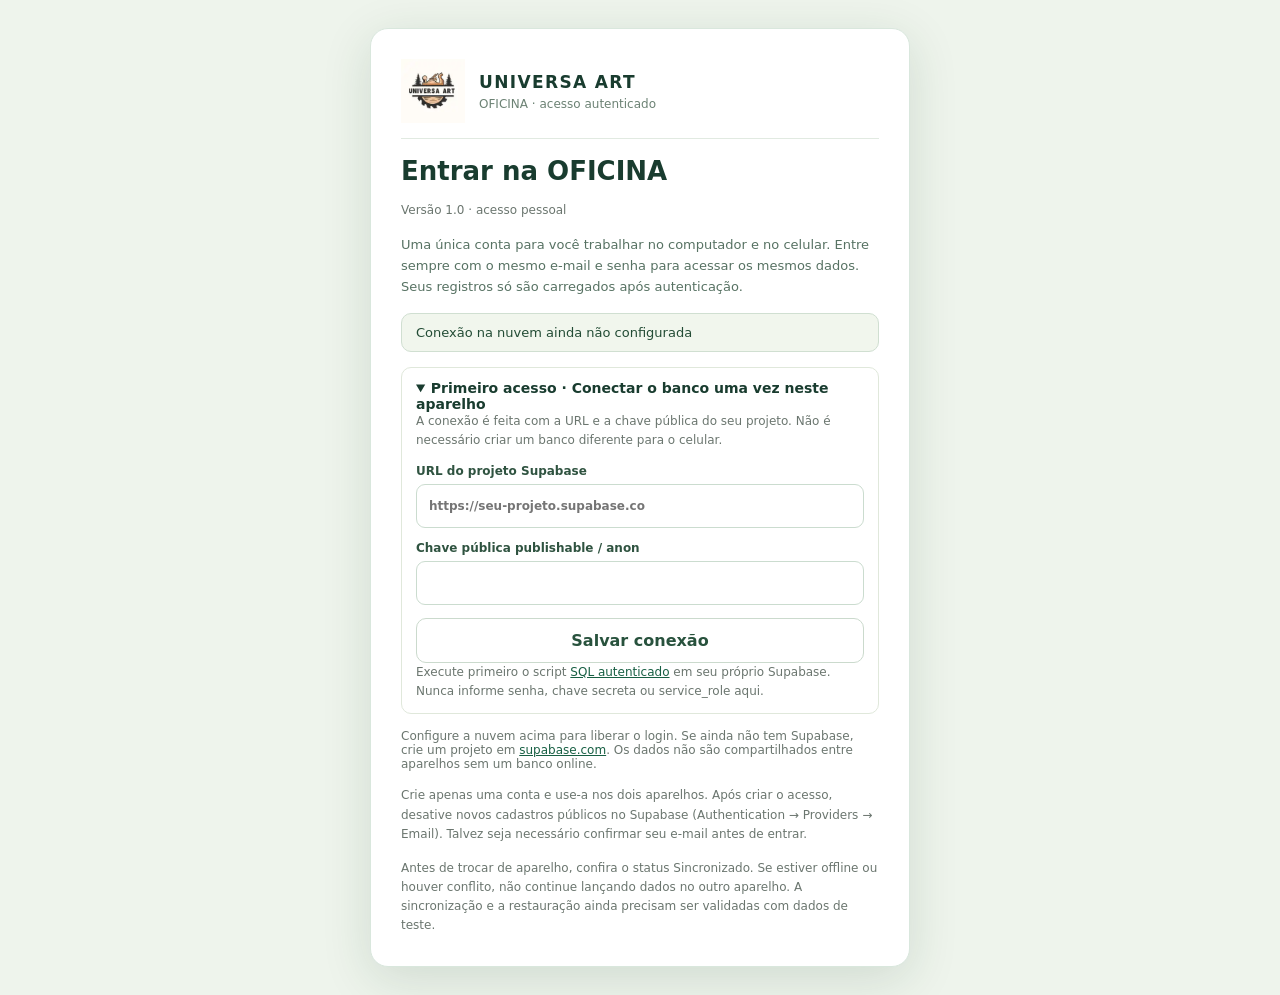
==== commit 05ffbca0: "Tornar entrada principal do site autenticada sem apagar dados locais antigos" ====
--- a/index.html
+++ b/index.html
@@ -3,29 +3,63 @@
 <head>
  <meta charset="utf-8">
  <meta name="viewport" content="width=device-width,initial-scale=1">
+ <meta name="robots" content="noindex">
  <meta name="theme-color" content="#193d30">
- <meta name="description" content="Oficina — Gestão de Marcenaria">
- <title>Oficina | Gestão de Marcenaria</title>
- <link rel="stylesheet" href="style.css?v=06-20261110">
- <link rel="stylesheet" href="style-v04.css?v=06-20261110">
- <link rel="stylesheet" href="theme-v05.css?v=06-20261110">
- <link rel="stylesheet" href="cloud-v06.css?v=06-20261110">
+ <title>UNIVERSA ART | OFICINA — acesso com login</title>
+ <style>
+  :root{font-family:system-ui,-apple-system,Segoe UI,sans-serif;color:#193d30;background:#f5f7f3}
+  *{box-sizing:border-box}body{margin:0;min-height:100dvh;display:grid;place-items:center;padding:24px}
+  main{width:min(610px,100%);background:#fff;border-radius:18px;padding:28px;border:1px solid #dee8df;box-shadow:0 8px 28px #193d3014}
+  img{width:88px;height:88px;object-fit:contain;background:#fffcf7;border:1px solid #c99763;border-radius:12px}
+  h1{font-size:26px;margin:18px 0 10px}p{line-height:1.65;color:#4e6758}a{display:inline-block;border-radius:10px;text-decoration:none;padding:12px 16px;font-weight:700}
+  .primary{background:#193d30;color:#fff;border:1px solid #c99763}.secondary{border:1px solid #c99763;color:#193d30;background:#fff8e9}
+  .actions{display:flex;flex-wrap:wrap;gap:10px;margin-top:22px}.caution{border:1px solid #d6b77d;background:#fff9ec;padding:12px;border-radius:11px;font-size:13px}
+ </style>
 </head>
 <body>
- <div class="shell">
-  <aside class="sidebar">
-   <div class="brand"><span class="brand-icon">▥</span><div><strong>OFICINA</strong><small>Gestão de Marcenaria</small></div></div>
-   <nav id="nav" aria-label="Navegação principal"></nav>
-   <div class="sidefoot">Versão · 0.6 | Nuvem opcional</div>
-  </aside>
-  <div class="main-wrap">
-   <header class="top"><button class="menu-toggle" id="menuToggle" aria-label="Abrir menu">☰</button><div><div class="eyebrow">PAINEL DE CONTROLE</div><h1 id="pageTitle">Visão geral</h1></div><div class="avatar">OF</div></header>
-   <main id="content"></main>
-  </div>
+<main>
+ <img src="preview-v1/assets/universa-art-logo-novo.webp" alt="Logo UNIVERSA ART">
+ <h1>OFICINA — UNIVERSA ART</h1>
+ <p>O sistema de trabalho utiliza uma área autenticada. Faça login para acessar seus dados sincronizados e protegidos pelas permissões do banco.</p>
+ <div id="uaOldLocalNotice" class="caution" hidden>
+  <strong>Foram encontrados registros da versão local antiga neste navegador.</strong>
+  Eles não foram apagados nem transferidos automaticamente. Antes de continuar, confira e exporte um backup pela área de recuperação, se necessário.
  </div>
- <script src="upgrade.js?v=06-20261110-badgefix" defer></script>
- <script src="script.js?v=auditoria-20261110" defer></script>
- <script src="features-v05.js?v=auditoria-20261110" defer></script>
- <script src="cloud-v06.js?v=auditoria-20261110" defer></script>
+ <div class="actions">
+  <a id="uaSecureEntry" class="primary" href="oficina.html">Entrar na OFICINA com login</a>
+  <a id="uaLegacyEntry" class="secondary" href="recuperar-dados-locais.html" hidden>Recuperar dados locais antigos</a>
+ </div>
+ <p style="font-size:12px">O GitHub Pages hospeda os arquivos públicos do site. O controle de acesso aos registros depende do login e das políticas RLS configuradas no Supabase.</p>
+</main>
+<script>
+(function(){
+ 'use strict';
+ const secure='oficina.html'+(location.hash||'');
+ const link=document.getElementById('uaSecureEntry');
+ link.href=secure;
+ let hasOldData=false;
+ try{
+  for(const key of ['oficina-marcenaria-v03','oficina-clientes-v02']){
+   const raw=localStorage.getItem(key);
+   if(!raw)continue;
+   const value=JSON.parse(raw);
+   if(Array.isArray(value)&&value.length>0){hasOldData=true;break}
+   if(value&&typeof value==='object'&&
+    ['clients','products','quotes','orders','transactions','stockMovements'].some(k=>Array.isArray(value[k])&&value[k].length>0)){
+    hasOldData=true;break;
+   }
+  }
+ }catch(error){
+  // Caso a leitura seja bloqueada, não afirmar que os dados locais estão vazios.
+  hasOldData=true;
+ }
+ if(hasOldData){
+  document.getElementById('uaOldLocalNotice').hidden=false;
+  document.getElementById('uaLegacyEntry').hidden=false;
+ }else{
+  location.replace(secure);
+ }
+})();
+</script>
 </body>
 </html>
